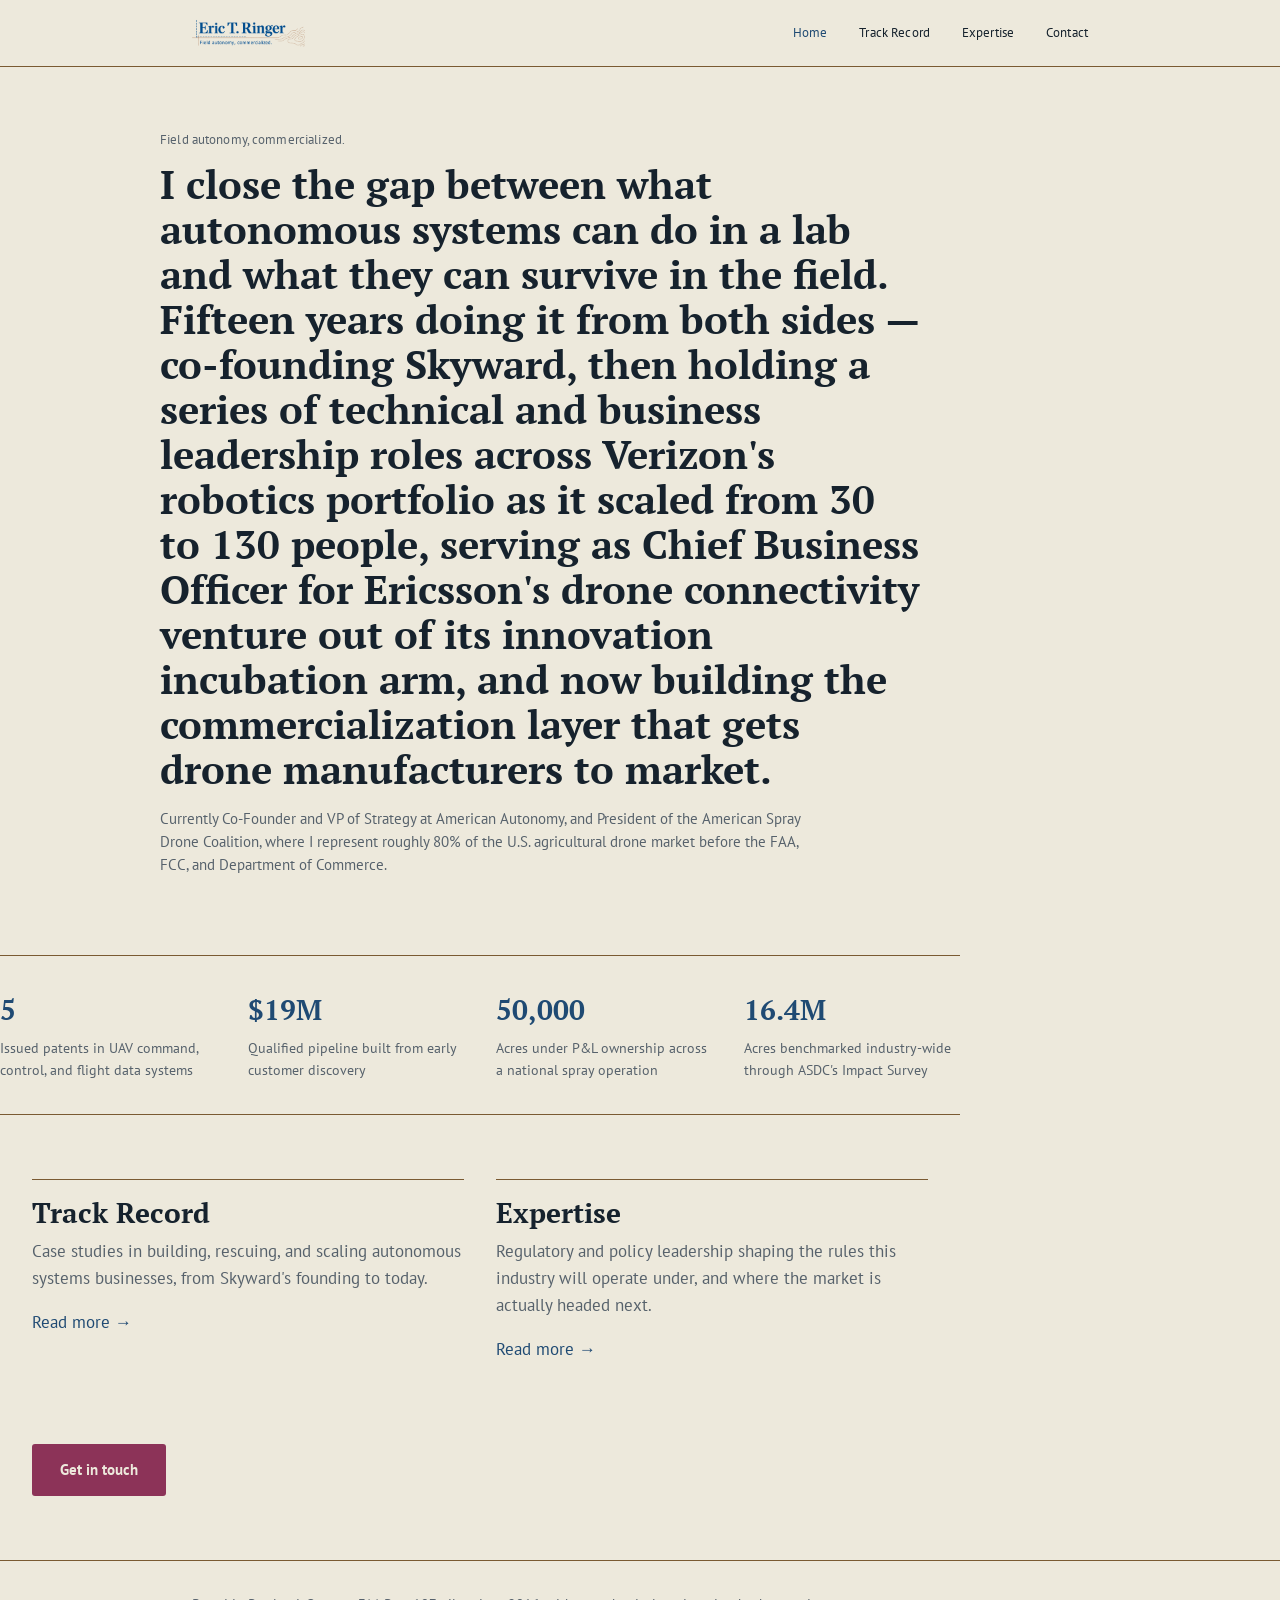
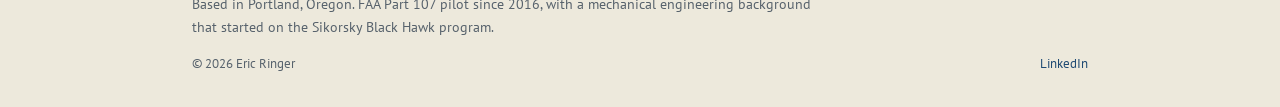
==== index.html @ 5973b9ca "Add files via upload" ====
<!doctype html>
<html lang="en">
<head>
<meta charset="UTF-8">
<meta name="viewport" content="width=device-width, initial-scale=1.0">
<title>Eric Ringer — Field autonomy, commercialized.</title>
<meta name="description" content="Eric Ringer — field autonomy commercialization leader. Co-founder, Skyward (acquired by Verizon). President, American Spray Drone Coalition.">
<link rel="preconnect" href="https://fonts.googleapis.com">
<link rel="preconnect" href="https://fonts.gstatic.com" crossorigin>
<link href="https://fonts.googleapis.com/css2?family=PT+Serif:wght@400;700&family=PT+Sans:wght@400;700&display=swap" rel="stylesheet">
<link rel="stylesheet" href="styles.css">
<link rel="icon" href="favicon.ico" sizes="any">
<link rel="apple-touch-icon" href="apple-touch-icon.png">
</head>
<body>

<header class="site-header">
  <div class="container">
    <a class="wordmark" href="index.html"><img class="logo-img" src="assets/logo.png" alt="Eric Ringer — Field autonomy, commercialized."></a>
    <nav class="site-nav">
      <a href="index.html" aria-current="page">Home</a>
      <a href="track-record.html">Track Record</a>
      <a href="expertise.html">Expertise</a>
      <a href="contact.html">Contact</a>
    </nav>
  </div>
</header>

<main>
  <section class="hero container">
    <p class="label">Field autonomy, commercialized.</p>
    <h1 class="h1" style="margin-top: 12px;">I close the gap between what autonomous systems can do in a lab and what they can survive in the field. Fifteen years doing it from both sides — co-founding Skyward, then holding a series of technical and business leadership roles across Verizon's robotics portfolio as it scaled from 30 to 130 people, serving as Chief Business Officer for Ericsson's drone connectivity venture out of its innovation incubation arm, and now building the commercialization layer that gets drone manufacturers to market.</h1>
    <p class="subhead body-small">Currently Co-Founder and VP of Strategy at American Autonomy, and President of the American Spray Drone Coalition, where I represent roughly 80% of the U.S. agricultural drone market before the FAA, FCC, and Department of Commerce.</p>
  </section>

  <section class="proof-bar container">
    <div class="proof-stat">
      <div class="num">5</div>
      <div class="desc">Issued patents in UAV command, control, and flight data systems</div>
    </div>
    <div class="proof-stat">
      <div class="num">$19M</div>
      <div class="desc">Qualified pipeline built from early customer discovery</div>
    </div>
    <div class="proof-stat">
      <div class="num">50,000</div>
      <div class="desc">Acres under P&amp;L ownership across a national spray operation</div>
    </div>
    <div class="proof-stat">
      <div class="num">16.4M</div>
      <div class="desc">Acres benchmarked industry-wide through ASDC's Impact Survey</div>
    </div>
  </section>

  <section class="teasers container">
    <div class="teaser">
      <h2 class="h2">Track Record</h2>
      <p>Case studies in building, rescuing, and scaling autonomous systems businesses, from Skyward's founding to today.</p>
      <p><a href="track-record.html">Read more →</a></p>
    </div>
    <div class="teaser">
      <h2 class="h2">Expertise</h2>
      <p>Regulatory and policy leadership shaping the rules this industry will operate under, and where the market is actually headed next.</p>
      <p><a href="expertise.html">Read more →</a></p>
    </div>
  </section>

  <section class="cta-section container">
    <a class="btn" href="contact.html">Get in touch</a>
  </section>
</main>

<footer class="site-footer">
  <div class="container">
    <p class="footer-note">Based in Portland, Oregon. FAA Part 107 pilot since 2016, with a mechanical engineering background that started on the Sikorsky Black Hawk program.</p>
    <div class="footer-bottom">
      <span>&copy; 2026 Eric Ringer</span>
      <span><a href="https://www.linkedin.com/in/ericringer" target="_blank" rel="noopener">LinkedIn</a></span>
    </div>
  </div>
</footer>

</body>
</html>
---- styles.css ----
:root {
  --surface-100: #EDE9DC;
  --surface-200: #E3DECE;
  --ink: #16222D;
  --steel: #57626C;
  --airspace-blue: #1F4A73;
  --contour-brown: #7A5A32;
  --restricted-magenta: #8C3358;
  --font-serif: "PT Serif", Georgia, "Times New Roman", serif;
  --font-sans: "PT Sans", -apple-system, BlinkMacSystemFont, "Segoe UI", sans-serif;
  --space-1: 8px;
  --space-2: 16px;
  --space-3: 32px;
  --space-4: 64px;
  --radius-none: 0px;
  --radius-sm: 3px;
  --radius-pill: 999px;
}

* { box-sizing: border-box; }
html, body { margin: 0; padding: 0; }
body {
  background: var(--surface-100);
  color: var(--ink);
  font-family: var(--font-sans);
  font-size: 17px;
  line-height: 1.6;
}
a { color: var(--airspace-blue); text-decoration: none; }
a:hover { color: var(--ink); text-decoration: underline; }

.container { max-width: 960px; margin: 0 auto; padding: 0 var(--space-3); }

/* Type scale */
.display { font-family: var(--font-serif); font-weight: 700; font-size: 56px; line-height: 58px; margin: 0; }
.h1 { font-family: var(--font-serif); font-weight: 700; font-size: 40px; line-height: 45px; margin: 0; }
.h2 { font-family: var(--font-serif); font-weight: 700; font-size: 28px; line-height: 34px; margin: 0; }
.h3 { font-family: var(--font-sans); font-weight: 700; font-size: 20px; line-height: 27px; margin: 0; }
.body-small { font-size: 15px; line-height: 23px; }
.label { font-family: var(--font-sans); font-weight: 400; font-size: 13px; line-height: 18px; letter-spacing: 0.01em; color: var(--steel); margin: 0; }

/* Header */
header.site-header { border-bottom: 1px solid var(--contour-brown); padding: var(--space-2) 0; }
header.site-header .container { display: flex; align-items: center; justify-content: space-between; flex-wrap: wrap; gap: var(--space-2); }
.wordmark { display: inline-block; line-height: 0; }
.wordmark:hover { text-decoration: none; }
.logo-img { height: 34px; width: auto; display: block; }
nav.site-nav { display: flex; gap: var(--space-3); flex-wrap: wrap; }
nav.site-nav a { font-family: var(--font-sans); font-size: 13px; letter-spacing: 0.01em; color: var(--ink); }
nav.site-nav a:hover, nav.site-nav a[aria-current="page"] { color: var(--airspace-blue); text-decoration: none; }

/* Hero */
.hero { padding: var(--space-4) 0 var(--space-3); }
.hero .h1 { max-width: 760px; }
.subhead { margin-top: var(--space-2); max-width: 640px; color: var(--steel); }

/* Proof bar */
.proof-bar {
  display: grid;
  grid-template-columns: repeat(4, 1fr);
  gap: var(--space-3);
  padding: var(--space-3) 0;
  border-top: 1px solid var(--contour-brown);
  border-bottom: 1px solid var(--contour-brown);
  margin: var(--space-3) 0;
}
.proof-stat .num { font-family: var(--font-serif); font-weight: 700; font-size: 28px; color: var(--airspace-blue); }
.proof-stat .desc { font-size: 14px; color: var(--steel); margin-top: 4px; }

/* Section teasers */
.teasers { display: grid; grid-template-columns: 1fr 1fr; gap: var(--space-3); margin: var(--space-4) 0; }
.teaser { border-top: 1px solid var(--contour-brown); padding-top: var(--space-2); }
.teaser p { color: var(--steel); margin-top: var(--space-1); }

/* CTA button */
.btn {
  display: inline-block;
  font-family: var(--font-sans);
  font-weight: 700;
  font-size: 15px;
  padding: 14px 28px;
  border-radius: var(--radius-sm);
  background: var(--restricted-magenta);
  color: var(--surface-100);
  text-decoration: none;
}
.btn:hover { background: var(--ink); color: var(--surface-100); text-decoration: none; }

.cta-section { margin: var(--space-4) 0; }

/* Footer */
footer.site-footer { border-top: 1px solid var(--contour-brown); padding: var(--space-3) 0; margin-top: var(--space-4); }
footer.site-footer .footer-note { color: var(--steel); font-size: 14px; max-width: 640px; margin: 0; }
footer.site-footer .footer-bottom { display: flex; justify-content: space-between; margin-top: var(--space-2); font-size: 13px; color: var(--steel); }

/* Page header (interior pages) */
.page-header { padding: var(--space-4) 0 var(--space-2); }

/* Track Record */
.case-study { border-top: 1px solid var(--contour-brown); padding: var(--space-3) 0; }
.case-study:last-child { border-bottom: 1px solid var(--contour-brown); }
.case-study h2 { margin-bottom: var(--space-1); }
.case-study p { margin: 0; }

/* Expertise */
.expertise-section { margin-bottom: var(--space-4); }
.expertise-section p { margin-top: var(--space-1); }
.bullet-list { padding-left: 20px; color: var(--ink); margin-top: var(--space-2); }
.bullet-list li { margin-bottom: var(--space-2); }

.pov-panel {
  background: var(--surface-200);
  border-left: 3px solid var(--contour-brown);
  padding: var(--space-3);
  margin-top: var(--space-2);
}
.pov-panel p { margin: 0; }
.pov-panel .read-more { display: inline-block; margin-top: var(--space-2); font-weight: 700; }

/* Contact */
.contact-block { margin-bottom: var(--space-4); }
.contact-block p { max-width: 520px; }

@media (max-width: 720px) {
  .logo-img { height: 26px; }
  .display { font-size: 36px; line-height: 40px; }
  .h1 { font-size: 30px; line-height: 36px; }
  .proof-bar { grid-template-columns: 1fr 1fr; }
  .teasers { grid-template-columns: 1fr; }
  header.site-header .container { flex-direction: column; align-items: flex-start; }
}
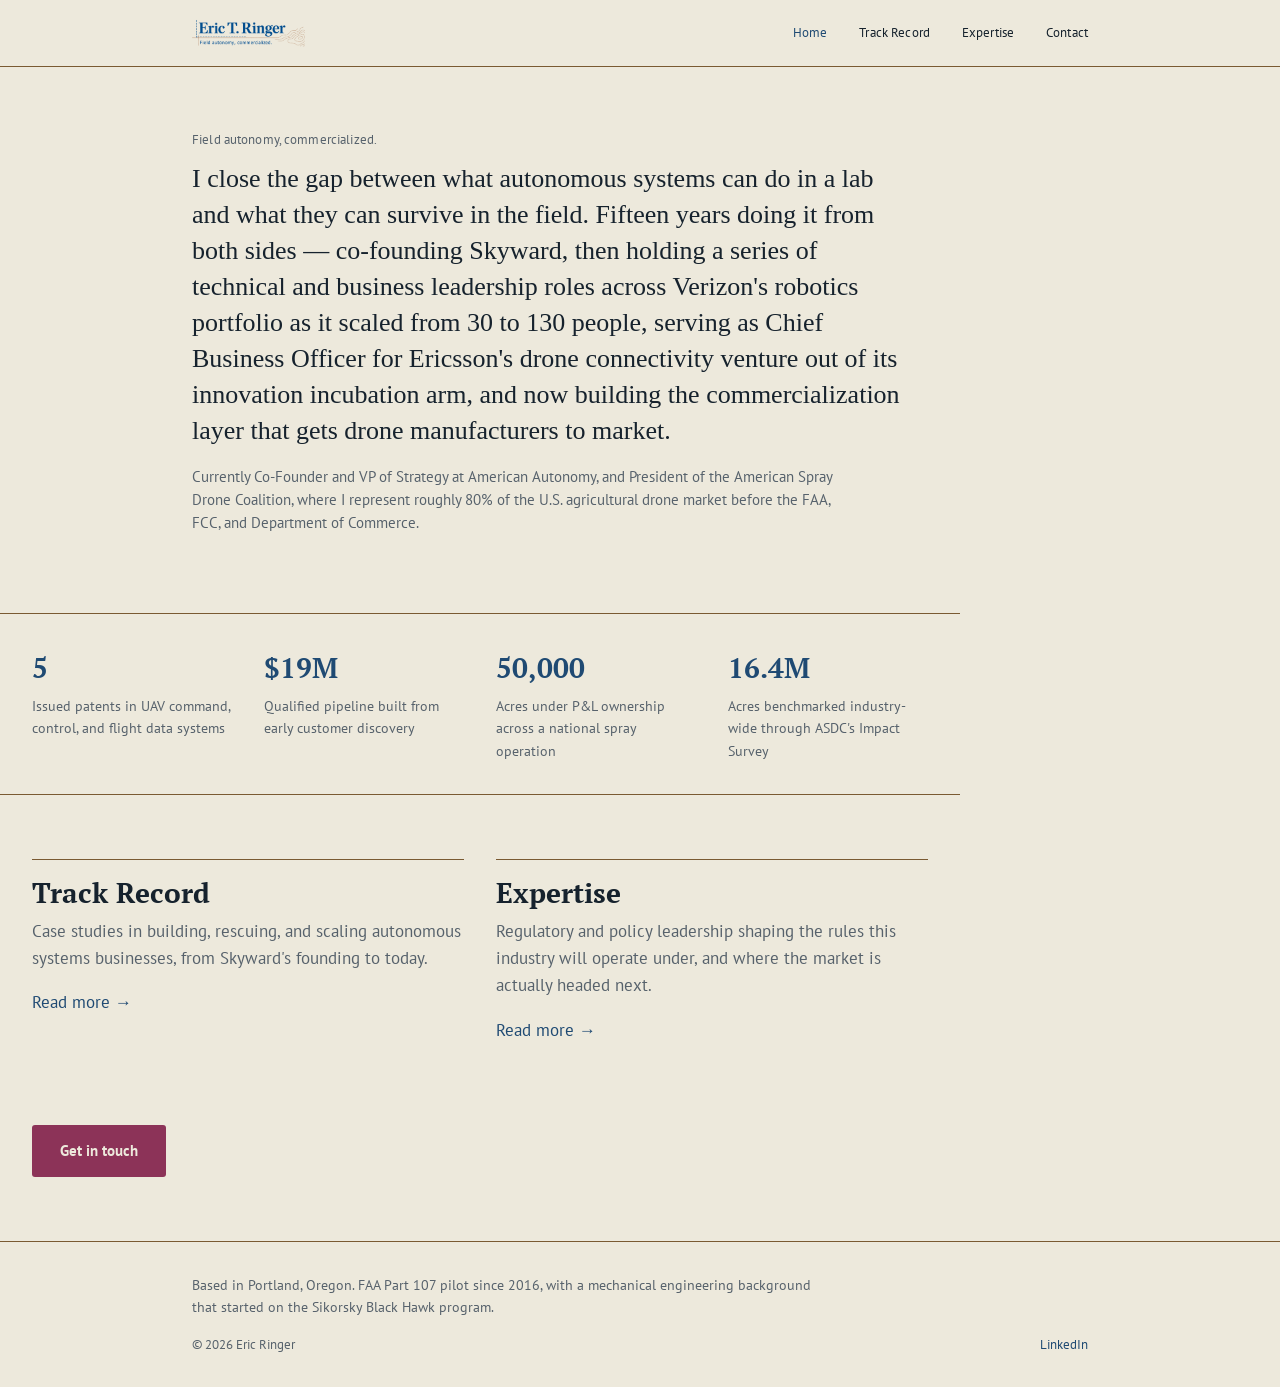
==== commit 84803cbd: "Add files via upload" ====
--- a/index.html
+++ b/index.html
@@ -29,7 +29,7 @@
 <main>
   <section class="hero container">
     <p class="label">Field autonomy, commercialized.</p>
-    <h1 class="h1" style="margin-top: 12px;">I close the gap between what autonomous systems can do in a lab and what they can survive in the field. Fifteen years doing it from both sides — co-founding Skyward, then holding a series of technical and business leadership roles across Verizon's robotics portfolio as it scaled from 30 to 130 people, serving as Chief Business Officer for Ericsson's drone connectivity venture out of its innovation incubation arm, and now building the commercialization layer that gets drone manufacturers to market.</h1>
+    <h1 class="lede" style="margin-top: 12px;">I close the gap between what autonomous systems can do in a lab and what they can survive in the field. Fifteen years doing it from both sides — co-founding Skyward, then holding a series of technical and business leadership roles across Verizon's robotics portfolio as it scaled from 30 to 130 people, serving as Chief Business Officer for Ericsson's drone connectivity venture out of its innovation incubation arm, and now building the commercialization layer that gets drone manufacturers to market.</h1>
     <p class="subhead body-small">Currently Co-Founder and VP of Strategy at American Autonomy, and President of the American Spray Drone Coalition, where I represent roughly 80% of the U.S. agricultural drone market before the FAA, FCC, and Department of Commerce.</p>
   </section>
 
--- a/styles.css
+++ b/styles.css
@@ -36,6 +36,7 @@
 .h1 { font-family: var(--font-serif); font-weight: 700; font-size: 40px; line-height: 45px; margin: 0; }
 .h2 { font-family: var(--font-serif); font-weight: 700; font-size: 28px; line-height: 34px; margin: 0; }
 .h3 { font-family: var(--font-sans); font-weight: 700; font-size: 20px; line-height: 27px; margin: 0; }
+.lede { font-family: var(--font-serif); font-weight: 400; font-size: 26px; line-height: 36px; margin: 0; }
 .body-small { font-size: 15px; line-height: 23px; }
 .label { font-family: var(--font-sans); font-weight: 400; font-size: 13px; line-height: 18px; letter-spacing: 0.01em; color: var(--steel); margin: 0; }
 
@@ -50,8 +51,8 @@
 nav.site-nav a:hover, nav.site-nav a[aria-current="page"] { color: var(--airspace-blue); text-decoration: none; }
 
 /* Hero */
-.hero { padding: var(--space-4) 0 var(--space-3); }
-.hero .h1 { max-width: 760px; }
+.hero { padding-top: var(--space-4); padding-bottom: var(--space-3); }
+.hero .lede { max-width: 720px; }
 .subhead { margin-top: var(--space-2); max-width: 640px; color: var(--steel); }
 
 /* Proof bar */
@@ -59,7 +60,8 @@
   display: grid;
   grid-template-columns: repeat(4, 1fr);
   gap: var(--space-3);
-  padding: var(--space-3) 0;
+  padding-top: var(--space-3);
+  padding-bottom: var(--space-3);
   border-top: 1px solid var(--contour-brown);
   border-bottom: 1px solid var(--contour-brown);
   margin: var(--space-3) 0;
@@ -94,7 +96,7 @@
 footer.site-footer .footer-bottom { display: flex; justify-content: space-between; margin-top: var(--space-2); font-size: 13px; color: var(--steel); }
 
 /* Page header (interior pages) */
-.page-header { padding: var(--space-4) 0 var(--space-2); }
+.page-header { padding-top: var(--space-4); padding-bottom: var(--space-2); }
 
 /* Track Record */
 .case-study { border-top: 1px solid var(--contour-brown); padding: var(--space-3) 0; }
@@ -125,6 +127,7 @@
   .logo-img { height: 26px; }
   .display { font-size: 36px; line-height: 40px; }
   .h1 { font-size: 30px; line-height: 36px; }
+  .lede { font-size: 21px; line-height: 30px; }
   .proof-bar { grid-template-columns: 1fr 1fr; }
   .teasers { grid-template-columns: 1fr; }
   header.site-header .container { flex-direction: column; align-items: flex-start; }
